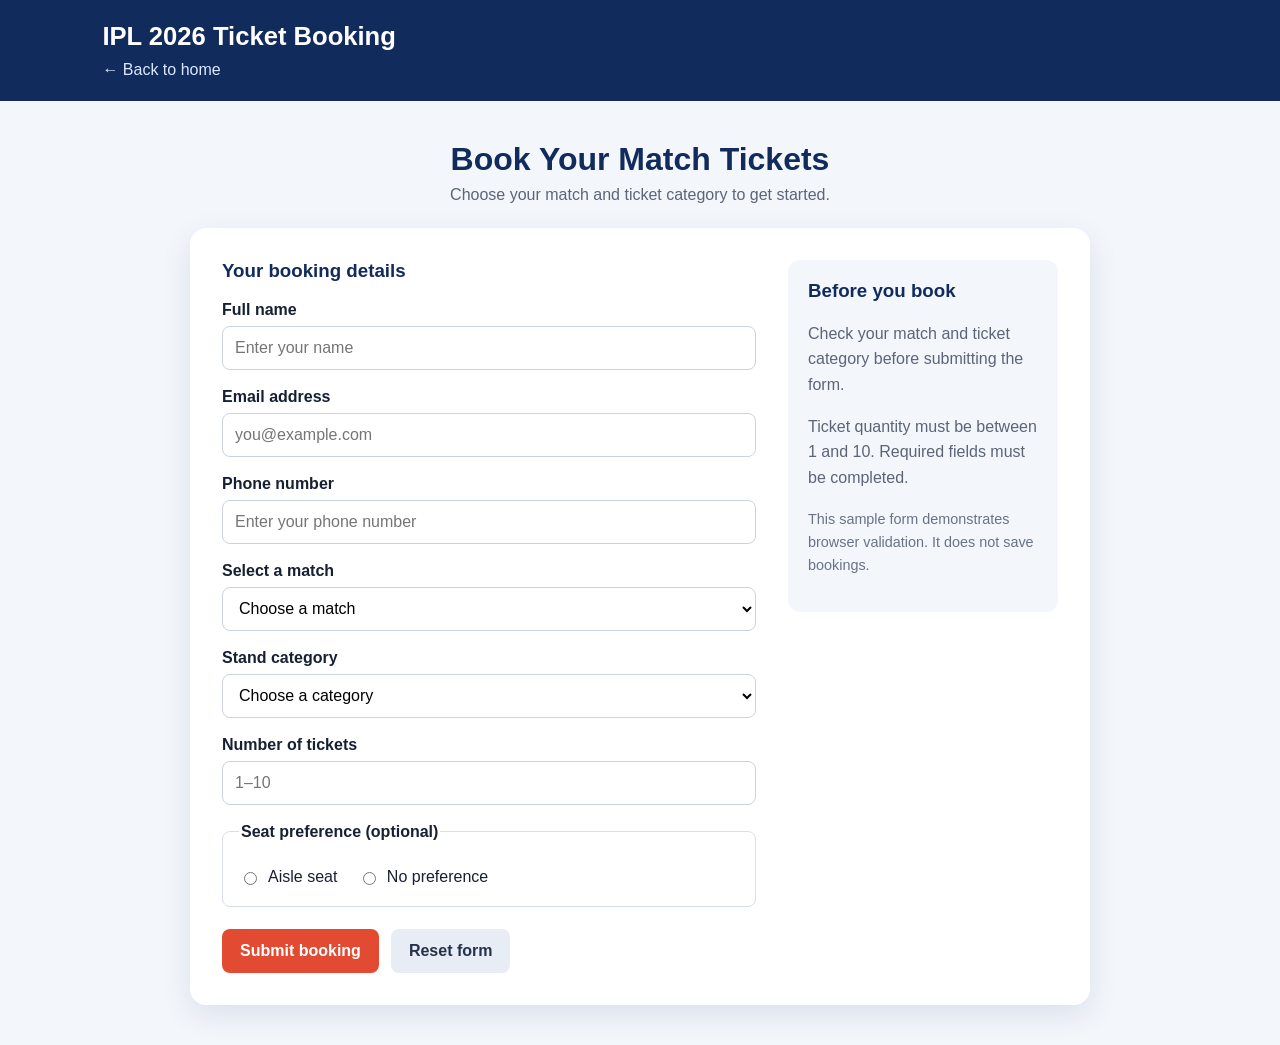
==== ipl-booking/ipl-booking/booking.html @ 6fed3d27 "Update IPL ticket booking project" ====
<!DOCTYPE html>
<html lang="en">
<head>
    <meta charset="UTF-8">
    <meta name="viewport" content="width=device-width, initial-scale=1.0">
    <meta name="description" content="Book tickets for IPL 2026 matches">
    <title>Book Tickets | IPL 2026</title>

    <style>
        * {
            box-sizing: border-box;
        }

        body {
            margin: 0;
            font-family: Arial, sans-serif;
            color: #172033;
            background: #f3f6fb;
        }

        header {
            padding: 22px 8%;
            color: white;
            background: #102b5c;
        }

        header h1 {
            margin: 0 0 10px;
            font-size: 1.6rem;
        }

        nav a {
            color: #dce8ff;
            text-decoration: none;
        }

        nav a:hover {
            text-decoration: underline;
        }

        main {
            width: min(900px, 92%);
            margin: 40px auto;
        }

        .intro {
            margin-bottom: 24px;
            text-align: center;
        }

        .intro h2 {
            margin-bottom: 8px;
            color: #102b5c;
            font-size: 2rem;
        }

        .intro p {
            margin-top: 0;
            color: #5b6577;
        }

        .booking-card {
            display: grid;
            grid-template-columns: 1fr 270px;
            gap: 32px;
            padding: 32px;
            background: white;
            border-radius: 16px;
            box-shadow: 0 10px 30px rgba(16, 43, 92, 0.1);
        }

        .booking-card h3 {
            margin-top: 0;
            color: #102b5c;
        }

        .field {
            margin-bottom: 18px;
        }

        label,
        legend {
            display: block;
            margin-bottom: 7px;
            font-weight: 600;
        }

        input,
        select {
            width: 100%;
            min-height: 44px;
            padding: 10px 12px;
            border: 1px solid #cbd3e1;
            border-radius: 8px;
            background: white;
            font: inherit;
        }

        input:focus,
        select:focus {
            outline: 3px solid #c9dcff;
            border-color: #2563eb;
        }

        fieldset {
            margin: 4px 0 22px;
            padding: 16px;
            border: 1px solid #d8deea;
            border-radius: 8px;
        }

        fieldset label {
            display: inline-flex;
            align-items: center;
            gap: 8px;
            margin: 4px 16px 4px 0;
            font-weight: normal;
        }

        fieldset input {
            width: auto;
            min-height: auto;
        }

        .buttons {
            display: flex;
            gap: 12px;
            flex-wrap: wrap;
        }

        button {
            min-height: 44px;
            padding: 10px 18px;
            border: 0;
            border-radius: 8px;
            font: inherit;
            font-weight: 700;
            cursor: pointer;
        }

        .submit-button {
            color: white;
            background: #e24b32;
        }

        .submit-button:hover {
            background: #c83c27;
        }

        .reset-button {
            color: #24324a;
            background: #e8edf5;
        }

        .reset-button:hover {
            background: #d8e0ec;
        }

        aside {
            align-self: start;
            padding: 20px;
            border-radius: 12px;
            background: #f3f6fb;
        }

        aside p {
            color: #5b6577;
            line-height: 1.6;
        }

        .note {
            margin-top: 18px;
            color: #687386;
            font-size: 0.9rem;
        }

        @media (max-width: 700px) {
            .booking-card {
                grid-template-columns: 1fr;
                padding: 22px;
            }

            .intro h2 {
                font-size: 1.6rem;
            }
        }
    </style>
</head>
<body>
    <header>
        <h1>IPL 2026 Ticket Booking</h1>
        <nav aria-label="Main navigation">
            <a href="index.html">← Back to home</a>
        </nav>
    </header>

    <main>
        <section class="intro">
            <h2>Book Your Match Tickets</h2>
            <p>Choose your match and ticket category to get started.</p>
        </section>

        <div class="booking-card">
            <section aria-labelledby="form-heading">
                <h3 id="form-heading">Your booking details</h3>

                <form action="#" method="get">
                    <div class="field">
                        <label for="name">Full name</label>
                        <input
                            type="text"
                            id="name"
                            name="name"
                            autocomplete="name"
                            minlength="2"
                            maxlength="50"
                            placeholder="Enter your name"
                            required
                        >
                    </div>

                    <div class="field">
                        <label for="email">Email address</label>
                        <input
                            type="email"
                            id="email"
                            name="email"
                            autocomplete="email"
                            maxlength="100"
                            placeholder="you@example.com"
                            required
                        >
                    </div>

                    <div class="field">
                        <label for="phone">Phone number</label>
                        <input
                            type="tel"
                            id="phone"
                            name="phone"
                            autocomplete="tel"
                            pattern="[0-9+\-\s()]{7,20}"
                            title="Enter 7–20 characters using digits, spaces, +, hyphens, or parentheses."
                            placeholder="Enter your phone number"
                            required
                        >
                    </div>

                    <div class="field">
                        <label for="match">Select a match</label>
                        <select id="match" name="match" required>
                            <option value="">Choose a match</option>
                            <option value="match-01">Match 01 — RCB vs MI</option>
                            <option value="match-02">Match 02 — CSK vs KKR</option>
                            <option value="match-03">Match 03 — DC vs SRH</option>
                        </select>
                    </div>

                    <div class="field">
                        <label for="stand">Stand category</label>
                        <select id="stand" name="stand" required>
                            <option value="">Choose a category</option>
                            <option value="general">General</option>
                            <option value="premium">Premium</option>
                            <option value="vip">VIP</option>
                        </select>
                    </div>

                    <div class="field">
                        <label for="quantity">Number of tickets</label>
                        <input
                            type="number"
                            id="quantity"
                            name="quantity"
                            min="1"
                            max="10"
                            placeholder="1–10"
                            required
                        >
                    </div>

                    <fieldset>
                        <legend>Seat preference <span>(optional)</span></legend>
                        <label>
                            <input type="radio" name="preference" value="aisle">
                            Aisle seat
                        </label>
                        <label>
                            <input type="radio" name="preference" value="no-preference">
                            No preference
                        </label>
                    </fieldset>

                    <div class="buttons">
                        <button class="submit-button" type="submit">Submit booking</button>
                        <button class="reset-button" type="reset">Reset form</button>
                    </div>
                </form>
            </section>

            <aside>
                <h3>Before you book</h3>
                <p>Check your match and ticket category before submitting the form.</p>
                <p>Ticket quantity must be between 1 and 10. Required fields must be completed.</p>
                <p class="note">This sample form demonstrates browser validation. It does not save bookings.</p>
            </aside>
        </div>
    </main>
</body>
</html>
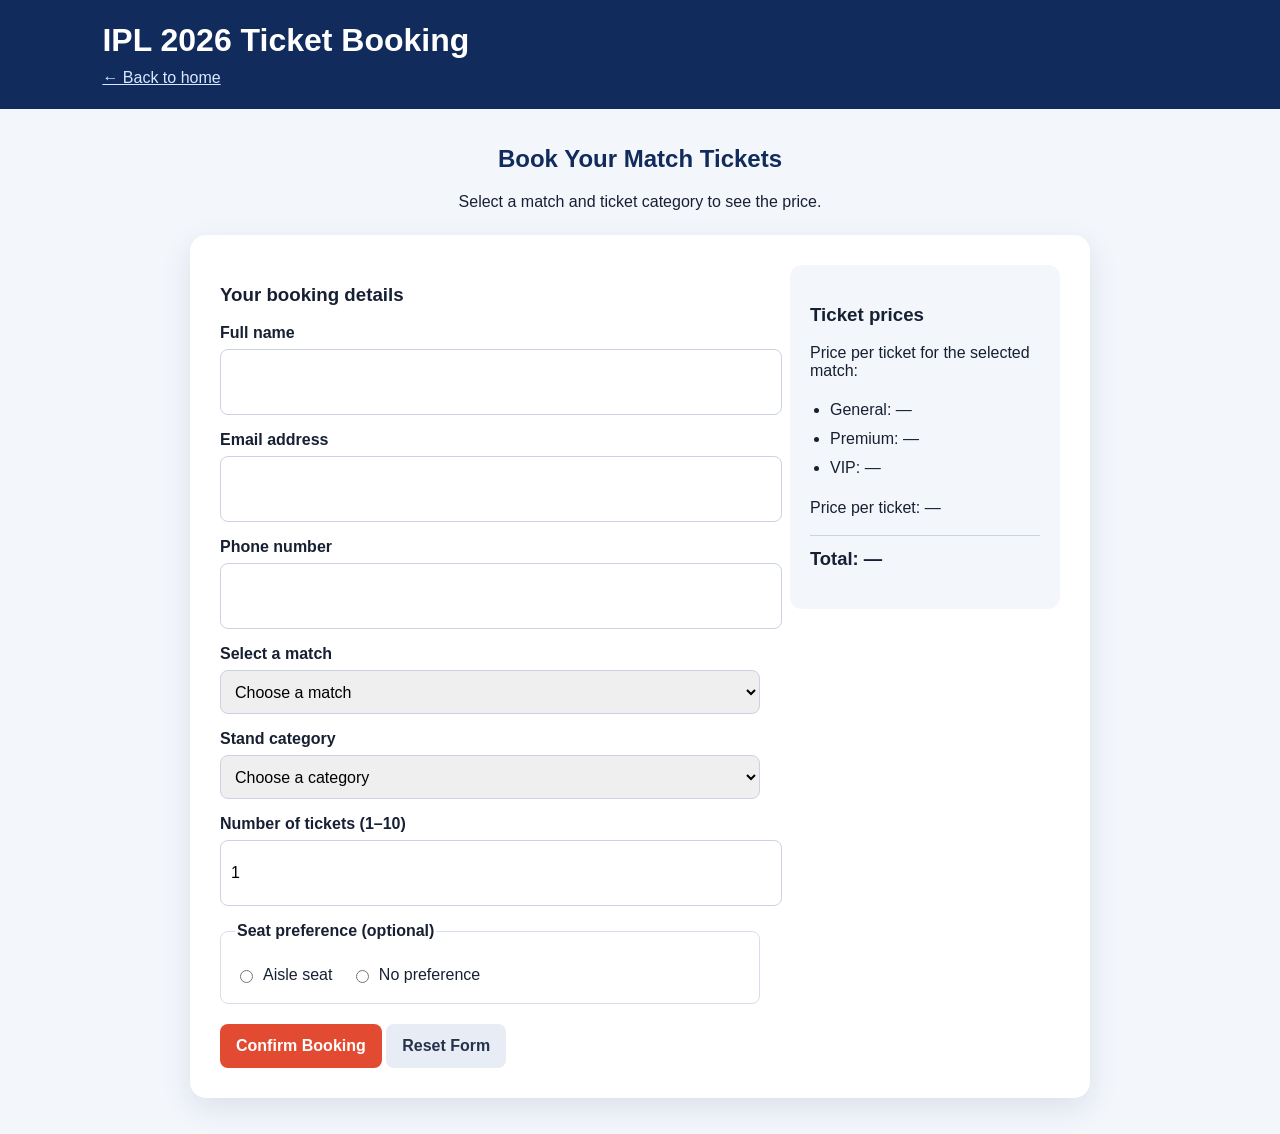
==== commit 03750d0b: "Update IPL ticket booking project" ====
--- a/ipl-booking/ipl-booking/booking.html
+++ b/ipl-booking/ipl-booking/booking.html
@@ -3,247 +3,190 @@
 <head>
     <meta charset="UTF-8">
     <meta name="viewport" content="width=device-width, initial-scale=1.0">
-    <meta name="description" content="Book tickets for IPL 2026 matches">
     <title>Book Tickets | IPL 2026</title>
 
     <style>
-        * {
-            box-sizing: border-box;
-        }
-
-        body {
-            margin: 0;
-            font-family: Arial, sans-serif;
-            color: #172033;
-            background: #f3f6fb;
-        }
-
-        header {
-            padding: 22px 8%;
-            color: white;
-            background: #102b5c;
-        }
-
-        header h1 {
-            margin: 0 0 10px;
-            font-size: 1.6rem;
-        }
-
-        nav a {
-            color: #dce8ff;
-            text-decoration: none;
-        }
-
-        nav a:hover {
-            text-decoration: underline;
-        }
-
-        main {
-            width: min(900px, 92%);
-            margin: 40px auto;
-        }
-
-        .intro {
-            margin-bottom: 24px;
-            text-align: center;
-        }
-
-        .intro h2 {
-            margin-bottom: 8px;
-            color: #102b5c;
-            font-size: 2rem;
-        }
-
-        .intro p {
-            margin-top: 0;
-            color: #5b6577;
-        }
-
-        .booking-card {
-            display: grid;
-            grid-template-columns: 1fr 270px;
-            gap: 32px;
-            padding: 32px;
-            background: white;
-            border-radius: 16px;
-            box-shadow: 0 10px 30px rgba(16, 43, 92, 0.1);
-        }
-
-        .booking-card h3 {
-            margin-top: 0;
-            color: #102b5c;
-        }
-
-        .field {
-            margin-bottom: 18px;
-        }
-
-        label,
-        legend {
-            display: block;
-            margin-bottom: 7px;
-            font-weight: 600;
-        }
-
-        input,
-        select {
-            width: 100%;
-            min-height: 44px;
-            padding: 10px 12px;
-            border: 1px solid #cbd3e1;
-            border-radius: 8px;
-            background: white;
-            font: inherit;
-        }
-
-        input:focus,
-        select:focus {
-            outline: 3px solid #c9dcff;
-            border-color: #2563eb;
-        }
-
-        fieldset {
-            margin: 4px 0 22px;
-            padding: 16px;
-            border: 1px solid #d8deea;
-            border-radius: 8px;
-        }
-
-        fieldset label {
-            display: inline-flex;
-            align-items: center;
-            gap: 8px;
-            margin: 4px 16px 4px 0;
-            font-weight: normal;
-        }
-
-        fieldset input {
-            width: auto;
-            min-height: auto;
-        }
-
-        .buttons {
-            display: flex;
-            gap: 12px;
-            flex-wrap: wrap;
-        }
-
-        button {
-            min-height: 44px;
-            padding: 10px 18px;
-            border: 0;
-            border-radius: 8px;
-            font: inherit;
-            font-weight: 700;
-            cursor: pointer;
-        }
-
-        .submit-button {
-            color: white;
-            background: #e24b32;
-        }
-
-        .submit-button:hover {
-            background: #c83c27;
-        }
-
-        .reset-button {
-            color: #24324a;
-            background: #e8edf5;
-        }
-
-        .reset-button:hover {
-            background: #d8e0ec;
-        }
-
-        aside {
-            align-self: start;
-            padding: 20px;
-            border-radius: 12px;
-            background: #f3f6fb;
-        }
-
-        aside p {
-            color: #5b6577;
-            line-height: 1.6;
-        }
-
-        .note {
-            margin-top: 18px;
-            color: #687386;
-            font-size: 0.9rem;
-        }
-
-        @media (max-width: 700px) {
-            .booking-card {
-                grid-template-columns: 1fr;
-                padding: 22px;
-            }
-
-            .intro h2 {
-                font-size: 1.6rem;
-            }
-        }
+        <style>
+    * { box-sizing: border-box; }
+
+    body {
+        margin: 0;
+        font-family: Arial, sans-serif;
+        color: #172033;
+        background: #f3f6fb;
+    }
+
+    header {
+        padding: 22px 8%;
+        color: white;
+        background: #102b5c;
+    }
+
+    header h1 { margin: 0 0 10px; }
+
+    header a { color: #dce8ff; }
+
+    main {
+        width: min(900px, 92%);
+        margin: 36px auto;
+    }
+
+    .intro { margin-bottom: 24px; text-align: center; }
+    .intro h2 { color: #102b5c; }
+
+    .card {
+        display: grid;
+        grid-template-columns: 1fr 270px;
+        gap: 30px;
+        padding: 30px;
+        background: white;
+        border-radius: 16px;
+        box-shadow: 0 10px 30px rgba(16, 43, 92, .1);
+    }
+
+    .field { margin-bottom: 16px; }
+
+    label, legend {
+        display: block;
+        margin-bottom: 7px;
+        font-weight: 600;
+    }
+
+    input, select {
+        width: 100%;
+        min-height: 44px;
+        padding: 10px;
+        border: 1px solid #cbd3e1;
+        border-radius: 8px;
+        font: inherit;
+    }
+
+    input:focus, select:focus {
+        outline: 3px solid #c9dcff;
+        border-color: #2563eb;
+    }
+
+    fieldset {
+        margin: 4px 0 20px;
+        padding: 14px;
+        border: 1px solid #d8deea;
+        border-radius: 8px;
+    }
+
+    fieldset label {
+        display: inline-flex;
+        align-items: center;
+        gap: 7px;
+        margin: 5px 14px 5px 0;
+        font-weight: normal;
+    }
+
+    fieldset input { width: auto; min-height: auto; }
+
+    button {
+        min-height: 44px;
+        padding: 10px 16px;
+        border: 0;
+        border-radius: 8px;
+        font: inherit;
+        font-weight: bold;
+        cursor: pointer;
+    }
+
+    .submit-button { color: white; background: #e24b32; }
+    .reset-button { color: #24324a; background: #e8edf5; }
+
+    aside {
+        align-self: start;
+        padding: 20px;
+        background: #f3f6fb;
+        border-radius: 12px;
+    }
+
+    .prices {
+        padding-left: 20px;
+        line-height: 1.8;
+    }
+
+    .total {
+        padding-top: 12px;
+        border-top: 1px solid #cbd3e1;
+        font-size: 1.15rem;
+        font-weight: bold;
+    }
+
+    #success-message {
+        display: none;
+        margin-top: 20px;
+        padding: 16px;
+        color: #14532d;
+        background: #dcfce7;
+        border-radius: 8px;
+    }
+
+    #success-message:focus { outline: 2px solid #15803d; }
+
+    @media (max-width: 700px) {
+        .card { grid-template-columns: 1fr; padding: 22px; }
+    }
+
+    .toast {
+        position: fixed;
+        right: 20px;
+        bottom: 20px;
+        padding: 14px 20px;
+        color: white;
+        background: #102b5c;
+        border-radius: 8px;
+        opacity: 0;
+        transform: translateY(12px);
+        transition: opacity 0.3s, transform 0.3s;
+        pointer-events: none;
+    }
+
+    .toast.show {
+        opacity: 1;
+        transform: translateY(0);
+    }
+</style>
+
     </style>
 </head>
 <body>
     <header>
         <h1>IPL 2026 Ticket Booking</h1>
-        <nav aria-label="Main navigation">
-            <a href="index.html">← Back to home</a>
-        </nav>
+        <a href="index.html">← Back to home</a>
     </header>
 
     <main>
         <section class="intro">
             <h2>Book Your Match Tickets</h2>
-            <p>Choose your match and ticket category to get started.</p>
+            <p>Select a match and ticket category to see the price.</p>
         </section>
 
-        <div class="booking-card">
-            <section aria-labelledby="form-heading">
-                <h3 id="form-heading">Your booking details</h3>
-
-                <form action="#" method="get">
+        <div class="card">
+            <section>
+                <h3>Your booking details</h3>
+
+                <form id="booking-form">
                     <div class="field">
                         <label for="name">Full name</label>
-                        <input
-                            type="text"
-                            id="name"
-                            name="name"
-                            autocomplete="name"
-                            minlength="2"
-                            maxlength="50"
-                            placeholder="Enter your name"
-                            required
-                        >
+                        <input type="text" id="name" name="name"
+                               minlength="2" maxlength="50" required>
                     </div>
 
                     <div class="field">
                         <label for="email">Email address</label>
-                        <input
-                            type="email"
-                            id="email"
-                            name="email"
-                            autocomplete="email"
-                            maxlength="100"
-                            placeholder="you@example.com"
-                            required
-                        >
+                        <input type="email" id="email" name="email"
+                               maxlength="100" required>
                     </div>
 
                     <div class="field">
                         <label for="phone">Phone number</label>
-                        <input
-                            type="tel"
-                            id="phone"
-                            name="phone"
-                            autocomplete="tel"
-                            pattern="[0-9+\-\s()]{7,20}"
-                            title="Enter 7–20 characters using digits, spaces, +, hyphens, or parentheses."
-                            placeholder="Enter your phone number"
-                            required
-                        >
+                        <input type="tel" id="phone" name="phone"
+                               pattern="[0-9+\-\s()]{7,20}"
+                               title="Enter 7–20 characters using digits, spaces, +, hyphens, or parentheses."
+                               required>
                     </div>
 
                     <div class="field">
@@ -267,44 +210,103 @@
                     </div>
 
                     <div class="field">
-                        <label for="quantity">Number of tickets</label>
-                        <input
-                            type="number"
-                            id="quantity"
-                            name="quantity"
-                            min="1"
-                            max="10"
-                            placeholder="1–10"
-                            required
-                        >
+                        <label for="quantity">Number of tickets (1–10)</label>
+                        <input type="number" id="quantity" name="quantity"
+                               min="1" max="10" value="1" required>
                     </div>
 
                     <fieldset>
-                        <legend>Seat preference <span>(optional)</span></legend>
-                        <label>
-                            <input type="radio" name="preference" value="aisle">
-                            Aisle seat
-                        </label>
-                        <label>
-                            <input type="radio" name="preference" value="no-preference">
-                            No preference
-                        </label>
+                        <legend>Seat preference (optional)</legend>
+                        <label><input type="radio" name="preference" value="aisle"> Aisle seat</label>
+                        <label><input type="radio" name="preference" value="none"> No preference</label>
                     </fieldset>
 
-                    <div class="buttons">
-                        <button class="submit-button" type="submit">Submit booking</button>
-                        <button class="reset-button" type="reset">Reset form</button>
-                    </div>
+                    <button class="submit-button" type="submit">Confirm Booking</button>
+                    <button class="reset-button" type="reset">Reset Form</button>
                 </form>
+
+                <div id="success-message" role="status" tabindex="-1"></div>
             </section>
 
             <aside>
-                <h3>Before you book</h3>
-                <p>Check your match and ticket category before submitting the form.</p>
-                <p>Ticket quantity must be between 1 and 10. Required fields must be completed.</p>
-                <p class="note">This sample form demonstrates browser validation. It does not save bookings.</p>
+                <h3>Ticket prices</h3>
+                <p>Price per ticket for the selected match:</p>
+                <ul class="prices">
+                    <li>General: <span id="general-price">—</span></li>
+                    <li>Premium: <span id="premium-price">—</span></li>
+                    <li>VIP: <span id="vip-price">—</span></li>
+                </ul>
+                <p id="selected-price">Price per ticket: —</p>
+                <p class="total">Total: <span id="total-price">—</span></p>
             </aside>
         </div>
     </main>
+
+    <script>
+        const prices = {
+            "match-01": { general: 1500, premium: 3500, vip: 7500 },
+            "match-02": { general: 1200, premium: 3000, vip: 6500 },
+            "match-03": { general: 1000, premium: 2500, vip: 5500 }
+        };
+
+        const form = document.getElementById("booking-form");
+        const matchSelect = document.getElementById("match");
+        const standSelect = document.getElementById("stand");
+        const quantityInput = document.getElementById("quantity");
+        const successMessage = document.getElementById("success-message");
+
+        function formatPrice(amount) {
+            return "Rs. " + amount.toLocaleString("en-IN");
+        }
+
+        function updatePrices() {
+            const match = matchSelect.value;
+            const quantity = Number(quantityInput.value) || 0;
+
+            ["general", "premium", "vip"].forEach(category => {
+                const output = document.getElementById(category + "-price");
+                output.textContent = match
+                    ? formatPrice(prices[match][category])
+                    : "—";
+            });
+
+            const ticketPrice = match && standSelect.value
+                ? prices[match][standSelect.value]
+                : 0;
+
+            document.getElementById("selected-price").textContent =
+                "Price per ticket: " + (ticketPrice ? formatPrice(ticketPrice) : "—");
+
+            document.getElementById("total-price").textContent =
+                ticketPrice && quantity ? formatPrice(ticketPrice * quantity) : "—";
+        }
+
+        matchSelect.addEventListener("change", updatePrices);
+        standSelect.addEventListener("change", updatePrices);
+        quantityInput.addEventListener("input", updatePrices);
+
+        form.addEventListener("submit", function (event) {
+            event.preventDefault();
+
+            const matchName = matchSelect.options[matchSelect.selectedIndex].text;
+            const categoryName = standSelect.options[standSelect.selectedIndex].text;
+            const quantity = Number(quantityInput.value);
+            const total = prices[matchSelect.value][standSelect.value] * quantity;
+
+            successMessage.textContent =
+                `Booking successful! ${quantity} ${categoryName} ticket(s) for ${matchName}. Total: ${formatPrice(total)}.`;
+
+            successMessage.style.display = "block";
+            successMessage.focus();
+        });
+
+        form.addEventListener("reset", function () {
+            successMessage.style.display = "none";
+            setTimeout(updatePrices, 0);
+        });
+
+        updatePrices();
+    </script>
+<div id="toast" class="toast" role="status" aria-live="polite"></div>
 </body>
 </html>
